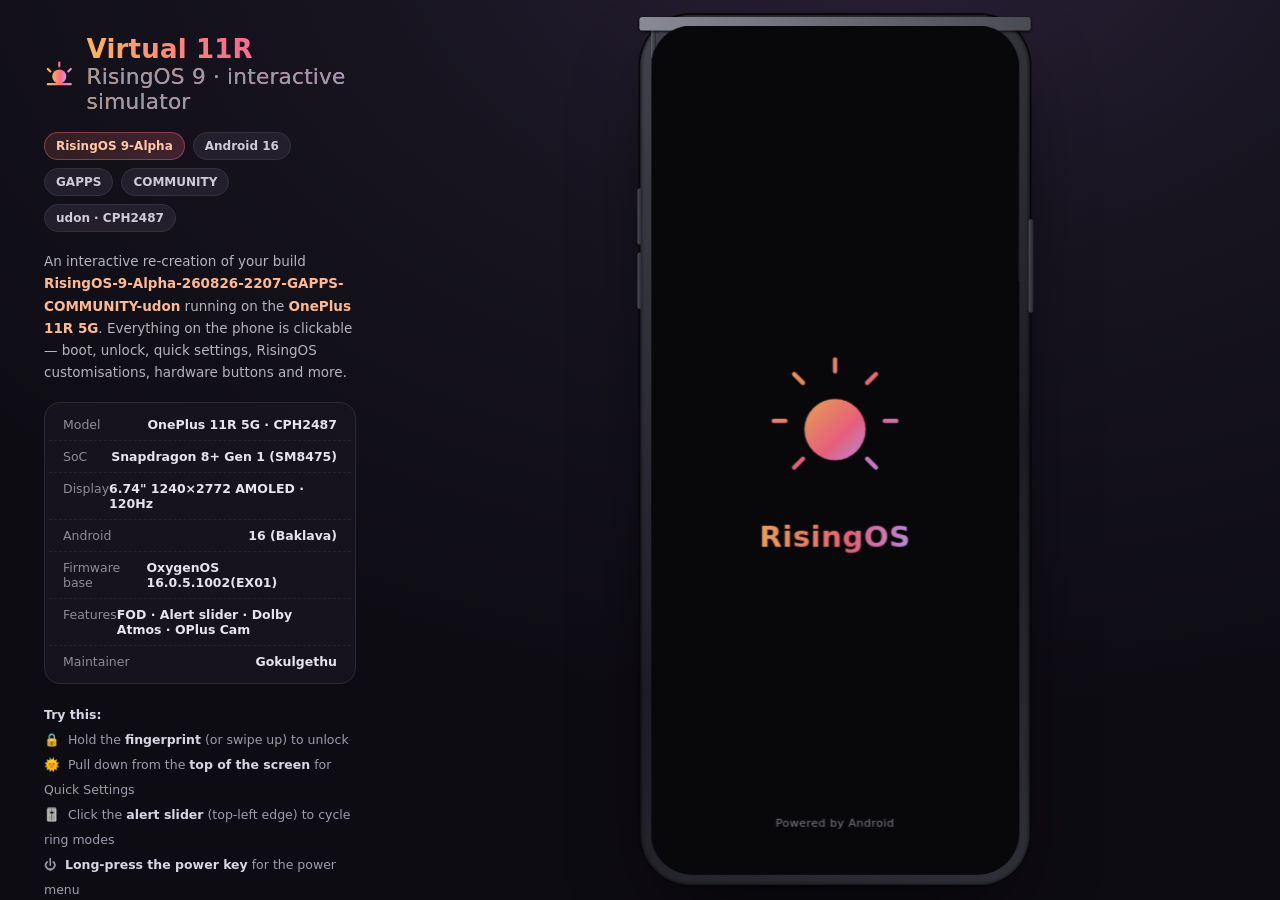
==== docs/index.html @ e4704fa5 "Add interactive Virtual OnePlus 11R (RisingOS 9 simulator) web preview Co-authored-by: arena-agent <" ====
<!DOCTYPE html>
<html lang="en">
<head>
<meta charset="UTF-8">
<meta name="viewport" content="width=device-width, initial-scale=1.0">
<title>Virtual OnePlus 11R · RisingOS 9 Alpha</title>
<link rel="icon" href='data:image/svg+xml,<svg xmlns="http://www.w3.org/2000/svg" viewBox="0 0 24 24"><circle cx="12" cy="14" r="6" fill="%23ff8a5c"/><path d="M2 20h20" stroke="%23ff6a88" stroke-width="2.5" stroke-linecap="round"/></svg>'>
<link rel="stylesheet" href="style.css">
</head>
<body>
<div class="desk">
  <!-- ======== side panel ======== -->
  <div class="panel">
    <div class="brand">
      <svg class="sun" viewBox="0 0 48 48"><defs><linearGradient id="sg" x1="0" y1="0" x2="1" y2="0"><stop offset="0" stop-color="#ffb35c"/><stop offset=".6" stop-color="#ff6a88"/><stop offset="1" stop-color="#c99bf1"/></linearGradient></defs><circle cx="24" cy="28" r="11" fill="url(#sg)"/><path d="M6 40h36M24 12v-6M10 20l-4-4M38 20l4-4" stroke="url(#sg)" stroke-width="3.4" stroke-linecap="round"/></svg>
      <h1>Virtual 11R<small>RisingOS 9 · interactive simulator</small></h1>
    </div>

    <div class="chips">
      <span class="chip hot">RisingOS 9-Alpha</span>
      <span class="chip">Android 16</span>
      <span class="chip">GAPPS</span>
      <span class="chip">COMMUNITY</span>
      <span class="chip">udon · CPH2487</span>
    </div>

    <div class="blurb">
      An interactive re-creation of your build <b>RisingOS-9-Alpha-260826-2207-GAPPS-COMMUNITY-udon</b>
      running on the <b>OnePlus 11R 5G</b>. Everything on the phone is clickable —
      boot, unlock, quick settings, RisingOS customisations, hardware buttons and more.
    </div>

    <div class="specs">
      <div><span>Model</span><span>OnePlus 11R 5G · CPH2487</span></div>
      <div><span>SoC</span><span>Snapdragon 8+ Gen 1 (SM8475)</span></div>
      <div><span>Display</span><span>6.74" 1240×2772 AMOLED · 120Hz</span></div>
      <div><span>Android</span><span>16 (Baklava)</span></div>
      <div><span>Firmware base</span><span>OxygenOS 16.0.5.1002(EX01)</span></div>
      <div><span>Features</span><span>FOD · Alert slider · Dolby Atmos · OPlus Cam</span></div>
      <div><span>Maintainer</span><span>Gokulgethu</span></div>
    </div>

    <div class="hints">
      <b>Try this:</b><br>
      🔒 &nbsp;Hold the <b>fingerprint</b> (or swipe up) to unlock<br>
      🌞 &nbsp;Pull down from the <b>top of the screen</b> for Quick Settings<br>
      🎚️ &nbsp;Click the <b>alert slider</b> (top-left edge) to cycle ring modes<br>
      ⏻ &nbsp;<b>Long-press the power key</b> for the power menu<br>
      ⬆️ &nbsp;Drag up from the <b>bottom bar</b> for the app drawer / to go home<br>
      🎨 &nbsp;Open <b>Customisations</b> — every option actually works<br>
      🥞 &nbsp;In <i>Settings → About phone</i>, tap <b>Android version</b> ×7
    </div>

    <div class="btnrow">
      <button class="tourbtn" id="tourBtn">✨ Take the feature tour</button>
    </div>

    <div class="disc">
      <b>Note:</b> this is a faithful <b>UI simulation</b> of the ROM, rebuilt from your device tree
      (<code style="background:#242030;border-radius:5px;padding:0 5px">rising_udon.mk</code>) and build metadata —
      not the OS image itself running. Device-specific ARM builds require real 11R hardware.
    </div>
  </div>

  <!-- ======== stage ======== -->
  <div class="stage">
    <div class="scaler" id="scaler">
      <div class="phone" id="phone">
        <div class="antenna"></div>

        <!-- hardware keys -->
        <div class="slider m-ring" id="slider" title="Alert slider"><div class="knob"></div></div>
        <button class="hwbtn vol vup" id="volUp" title="Volume up"></button>
        <button class="hwbtn vol vdn" id="volDn" title="Volume down"></button>
        <button class="hwbtn pwbtn" id="powerBtn" title="Power"></button>

        <div class="screen" id="screen" data-theme="dark">
          <div class="wallpaper"></div>

          <!-- home -->
          <div class="layer home" id="home">
            <div class="glance">
              <div>
                <div class="gd" id="glanceDate">Thu, Aug 27</div>
                <div class="gw">☀️ 33° Kallakurichi</div>
              </div>
            </div>
            <div class="grid" id="homeGrid"></div>
            <div class="hgrow"></div>
            <div class="searchpill" id="searchPill">
              <span class="g">G</span> Search your phone and more
              <span class="mic" id="pillIcons"></span>
            </div>
            <div class="dock" id="dock"></div>
          </div>

          <!-- drawer -->
          <div class="drawer" id="drawer">
            <div class="dsear">🔍 &nbsp;Search apps</div>
            <div class="dgrid" id="drawerGrid"></div>
          </div>

          <!-- app window -->
          <div class="layer appwin" id="appwin">
            <div class="apphead">
              <button class="back" id="appBack">←</button>
              <span id="appTitle">App</span>
            </div>
            <div class="appbody" id="appbody"></div>
          </div>

          <!-- options sheet -->
          <div class="sheetscrim" id="sheetscrim"></div>
          <div class="sheet" id="sheet"><h4 id="sheetTitle"></h4><div id="sheetOpts"></div></div>

          <!-- lock -->
          <div class="layer lock" id="lock">
            <svg class="lockpad" viewBox="0 0 24 24" fill="none" stroke="#fff" stroke-width="2"><rect x="5" y="10" width="14" height="10" rx="2.5"/><path d="M8 10V7a4 4 0 1 1 8 0v3"/></svg>
            <div class="lc" id="lockClock">
              <div class="lc-t" id="lcTime">2:32</div>
              <div class="lc-d" id="lcDate">Thu, Aug 27</div>
            </div>
            <div class="lockwx">☀️ 33° · Kallakurichi</div>
            <div class="notifs" id="lockNotifs"></div>
            <div class="fod" id="fod"></div>
            <div class="lockchip l" id="lockTorch"></div>
            <div class="lockchip r" id="lockCam"></div>
            <div class="lockhint">Swipe up or hold fingerprint to unlock</div>
          </div>

          <!-- quick settings -->
          <div class="qsscrim" id="qsscrim"></div>
          <div class="qs" id="qs">
            <div class="qshead">
              <div><div class="qt" id="qsTime">2:32</div><div class="qd" id="qsDate">Thu, Aug 27</div></div>
              <div class="qsicrow" id="qsIcons"></div>
            </div>
            <div class="media-card-wrap"><div class="mediac">
              <div class="art"></div>
              <div class="mt"><b>Sunrise Lofi — Rise Up Mix</b><span>Rising Tunes</span></div>
              <button id="mediaPlay"></button>
            </div></div>
            <div class="tiles" id="tiles"></div>
            <div class="brightrow">
              <span id="bsun"></span>
              <input type="range" id="bright" min="15" max="100" value="78">
            </div>
          </div>

          <!-- power menu -->
          <div class="pmscrim" id="pmscrim"></div>
          <div class="pm" id="pm"></div>

          <!-- volume -->
          <div class="volpanel" id="volpanel" style="opacity:0;pointer-events:none">
            <span id="volIco"></span>
            <div class="vtrack"><i id="vfill" style="height:55%"></i></div>
            <b id="vnum" style="font-size:11px">55</b>
          </div>

          <!-- boot / off / easter egg / overlays -->
          <div class="layer boot" id="boot">
            <svg class="sunanim" viewBox="0 0 100 100">
              <defs><linearGradient id="bsg" x1="0" y1="0" x2="1" y2="1"><stop offset="0" stop-color="#ffb35c"/><stop offset=".6" stop-color="#ff6a88"/><stop offset="1" stop-color="#c99bf1"/></linearGradient></defs>
              <g class="rays" stroke="url(#bsg)" stroke-width="3" stroke-linecap="round">
                <path d="M50 8v8M78 18l-6 6M92 50h-8M78 82l-6-6M22 18l6 6M8 50h8M22 82l6-6"/>
              </g>
              <circle class="sunrise" cx="50" cy="56" r="21" fill="url(#bsg)"/>
              <path d="M14 84h72" stroke="url(#bsg)" stroke-width="5" stroke-linecap="round"/>
            </svg>
            <div class="word">RisingOS</div>
            <div class="legal">Powered by Android</div>
          </div>

          <div class="layer off hidden" id="off">
            <div class="at" id="aodTime">2:32</div>
            <div class="ad" id="aodDate">Thu, Aug 27</div>
            <div class="hint">Press the power key to wake</div>
          </div>

          <div class="layer egg hidden" id="egg">
            <div class="sun"></div>
            <h2>Baklava</h2>
            <p>Android 16 · RisingOS 9-Alpha<br>Built with ❤️ by Gokulgethu for udon</p>
          </div>

          <div class="flash" id="flash"></div>
          <div class="toast" id="toast"></div>

          <!-- status bar + gesture -->
          <div class="statusbar" id="statusbar">
            <span id="sbTime">2:32</span>
            <span class="sb-right" id="sbRight"></span>
          </div>
          <div class="ghit" id="ghit"></div>
          <div class="gesture"><i></i></div>
          <div class="punch"></div>
        </div>
      </div>
    </div>
  </div>
</div>

<!-- feature tour -->
<div class="tourscrim hidden" id="tour">
  <div class="tourcard">
    <h3 id="tTitle"></h3>
    <p id="tText"></p>
    <div class="nav">
      <button class="tclose" id="tClose">Close</button>
      <div class="tdots" id="tDots"></div>
      <button class="tnext" id="tNext">Next →</button>
    </div>
  </div>
</div>

<script src="app.js"></script>
</body>
</html>
---- docs/style.css ----
/* ============================================================
   Virtual OnePlus 11R — RisingOS 9 Alpha interactive simulator
   ============================================================ */
:root{
  --accent:#ff8a5c;            /* sunrise */
  --accent-ink:#241206;
  --bg-d:#131315;
  --surf-d:#1b1b1f;
  --surf2-d:#26262c;
  --ink-d:#f2f0f4;
  --ink2-d:#b9b6bf;
  --bg-l:#f6f2fa;
  --surf-l:#ffffff;
  --surf2-l:#eee9f5;
  --ink-l:#1b1a1e;
  --ink2-l:#5c5964;
  --ok:#8fd0a4; --warn:#ffb55c; --bad:#ff8a80;
  --dur:.28s;
  --pw:400px; --ph:894px;
}

*{box-sizing:border-box;margin:0;padding:0;-webkit-tap-highlight-color:transparent}
html,body{height:100%}
body{
  font-family:"Segoe UI",system-ui,Roboto,"Helvetica Neue",Arial,sans-serif;
  background:radial-gradient(1200px 800px at 70% -10%,#2a2138 0%,#171420 45%,#0e0c13 100%);
  color:#e8e6ec;overflow:hidden;user-select:none;
}

/* ---------- desk layout ---------- */
.desk{display:flex;height:100vh;width:100vw}
.panel{
  width:390px;min-width:340px;padding:34px 34px 22px 44px;display:flex;flex-direction:column;gap:18px;overflow-y:auto;
  scrollbar-width:thin;
}
.brand{display:flex;align-items:center;gap:12px}
.brand .sun{width:42px;height:42px}
.brand h1{font-size:26px;font-weight:700;letter-spacing:.2px;background:linear-gradient(90deg,#ffb35c,#ff6a88 55%,#c99bf1);-webkit-background-clip:text;background-clip:text;color:transparent}
.brand small{display:block;color:#9c99a6;font-weight:500;-webkit-text-fill-color:#9c99a6;background:none}
.chips{display:flex;flex-wrap:wrap;gap:8px}
.chip{font-size:12px;font-weight:600;padding:6px 11px;border-radius:999px;background:#231f2c;border:1px solid #35303f;color:#cfcbd8}
.chip.hot{background:linear-gradient(90deg,#ff8a5c22,#ff6a8833);border-color:#ff6a8866;color:#ffc9a8}
.blurb{font-size:13.5px;line-height:1.65;color:#b6b3c0}
.blurb b{color:#ffb98e}
.specs{border:1px solid #2c2836;border-radius:16px;background:#181521cc;padding:6px 4px}
.specs div{display:flex;justify-content:space-between;padding:8px 14px;font-size:12.5px;border-bottom:1px dashed #262130}
.specs div:last-child{border-bottom:0}
.specs span:first-child{color:#8f8b9b}
.specs span:last-child{color:#e6e3ec;font-weight:600}
.hints{font-size:12.5px;color:#9f9bac;line-height:2}
.hints b{color:#d9d5e2;font-weight:600}
.hints code{background:#242030;border:1px solid #332d42;padding:1px 7px;border-radius:6px;font-size:11.5px}
.btnrow{display:flex;gap:10px;margin-top:2px}
button{font-family:inherit;cursor:pointer}
.tourbtn{
  border:none;border-radius:12px;padding:12px 18px;font-size:14px;font-weight:700;color:#241206;
  background:linear-gradient(90deg,#ffb35c,#ff6a88);box-shadow:0 8px 22px -8px #ff6a8899;transition:.2s;
}
.tourbtn:hover{transform:translateY(-2px);box-shadow:0 12px 26px -8px #ff6a88bb}
.disc{font-size:11px;color:#6f6b7c;line-height:1.6}
.disc b{color:#9894a5}

/* ---------- stage / phone hardware ---------- */
.stage{flex:1;display:flex;align-items:center;justify-content:center;position:relative}
.scaler{transform-origin:center center}
.phone{
  position:relative;width:var(--pw);height:var(--ph);
  background:linear-gradient(145deg,#43434b,#1c1c22 60%,#2f2f37);
  border-radius:52px;padding:11px;
  box-shadow:0 40px 90px -30px #000c,0 0 0 2px #0a0a0d,inset 0 0 4px #000;
}
.screen{
  position:absolute;inset:11px;border-radius:42px;overflow:hidden;background:#000;color:var(--ink-d);
  filter:brightness(var(--bright,1));
}
.phone .antenna{position:absolute;left:60px;right:60px;height:2px;background:#ffffff08;border-radius:2px;top:5px}

.hwbtn{position:absolute;border:none;background:linear-gradient(90deg,#4a4a52,#232329);}
.pwbtn{right:-3.5px;top:210px;width:5px;height:96px;border-radius:3px}
.pwbtn:active{transform:scaleX(.7)}
.vol{right:-3.5px;width:5px;border-radius:3px}
/* OnePlus puts volume LEFT, power RIGHT; slider LEFT top */
.vol{left:-3.5px;right:auto}
.vup{top:178px;height:58px}
.vdn{top:244px;height:58px}
.slider{left:-3.5px;top:96px;width:5px;height:52px;border-radius:3px;background:linear-gradient(90deg,#5a5a64,#2a2a30);cursor:pointer}
.slider .knob{position:absolute;left:-1px;right:-1px;height:14px;border-radius:3px;background:linear-gradient(90deg,#8a8a95,#4a4a52);box-shadow:0 1px 3px #000;transition:top .25s cubic-bezier(.3,1.6,.4,1)}
.slider.m-ring .knob{top:2px}.slider.m-vib .knob{top:19px}.slider.m-silent .knob{top:36px}

.punch{position:absolute;top:20px;left:50%;transform:translateX(-50%);width:15px;height:15px;border-radius:50%;
  background:radial-gradient(circle at 35% 35%,#16181c 0%,#000 62%);box-shadow:0 0 0 3px #00000055, inset 0 0 3px #0af3;z-index:60;pointer-events:none}

/* ---------- generic layers ---------- */
.layer{position:absolute;inset:0}
.hidden{display:none!important}
.wallpaper{position:absolute;inset:0;background:url("assets/wallpaper.jpg") center/cover no-repeat;transition:filter .4s}
.screen[data-theme="dark"] .wallpaper{filter:brightness(.72) saturate(1.05)}

.toast{
  position:absolute;left:50%;bottom:60px;transform:translateX(-50%) translateY(20px);z-index:90;
  background:#26262cee;backdrop-filter:blur(8px);color:#f2f0f4;border:1px solid #ffffff22;
  padding:10px 18px;border-radius:14px;font-size:13px;opacity:0;transition:.25s;pointer-events:none;max-width:84%;text-align:center;
}
.toast.show{opacity:1;transform:translateX(-50%) translateY(0)}
.flash{position:absolute;inset:0;background:#fff;z-index:95;opacity:0;pointer-events:none;transition:opacity .12s}
.flash.go{opacity:.95}

/* ---------- status bar ---------- */
.statusbar{
  position:absolute;top:0;left:0;right:0;height:46px;z-index:70;display:flex;align-items:center;justify-content:space-between;
  padding:14px 26px 0;font-size:14px;font-weight:600;cursor:grab;text-shadow:0 1px 2px #0006;
}
.statusbar .ic{display:inline-flex;width:18px;height:18px;vertical-align:-4px}
.sb-right{display:flex;align-items:center;gap:5px}
.batt{width:24px;height:13px;border:1.6px solid currentColor;border-radius:4px;position:relative;opacity:.95}
.batt::after{content:"";position:absolute;right:-4.5px;top:3px;width:2.5px;height:5px;background:currentColor;border-radius:0 2px 2px 0}
.batt i{position:absolute;inset:1.5px;background:currentColor;border-radius:1.5px;transform-origin:left;display:block}
.batt.saver i{background:#ff9d45}
.batt.saver{border-color:#ff9d45}.batt.saver::after{background:#ff9d45}
.batcircle{width:22px;height:22px;border-radius:50%;
  background:conic-gradient(var(--battcol,#fff) var(--lv,87%),#ffffff44 0);
  -webkit-mask:radial-gradient(circle,#0000 5.5px,#000 6px);mask:radial-gradient(circle,#0000 5.5px,#000 6px)}
.sb-alarm{font-size:11px}

/* ---------- gesture ---------- */
.gesture{position:absolute;bottom:0;left:0;right:0;height:30px;z-index:66;display:flex;align-items:flex-end;justify-content:center;padding-bottom:8px}
.gesture i{width:110px;height:4px;border-radius:3px;background:#fffc;box-shadow:0 1px 2px #0005}
.ghit{position:absolute;bottom:0;left:0;right:0;height:17px;z-index:65;cursor:grab}
.msg-l{align-self:flex-start;background:var(--surf2-d);padding:9px 14px;border-radius:16px 16px 16px 4px;max-width:75%;font-size:13.5px}
.screen[data-theme="light"] .msg-l{background:var(--surf2-l)}
.msg-r{align-self:flex-end;background:var(--accent);color:var(--accent-ink);padding:9px 14px;border-radius:16px 16px 4px 16px;max-width:75%;font-size:13.5px}
.msgbar{position:sticky;bottom:0;padding:10px 14px;display:flex;gap:8px;background:var(--bg-d)}
.screen[data-theme="light"] .msgbar{background:var(--bg-l)}
.msgin{flex:1;background:var(--surf2-d);border:none;border-radius:999px;padding:11px 16px;color:inherit;font-size:13.5px;outline:none}
.screen[data-theme="light"] .msgin{background:var(--surf2-l);box-shadow:0 1px 4px #0002}
.msgsnd{width:42px;height:42px;border:none;border-radius:50%;background:var(--accent);color:var(--accent-ink);display:flex;align-items:center;justify-content:center;cursor:pointer}
.msgsnd svg{width:18px;height:18px}

/* ---------- boot ---------- */
.boot{background:#09090c;z-index:80;display:flex;flex-direction:column;align-items:center;justify-content:center;gap:0}
.boot .sunanim{width:150px;height:150px;margin-bottom:26px}
.boot .word{font-size:30px;font-weight:700;letter-spacing:.5px;background:linear-gradient(90deg,#ffb35c,#ff6a88 60%,#c99bf1);-webkit-background-clip:text;color:transparent;animation:bpulse 1.6s ease-in-out infinite}
.boot .legal{position:absolute;bottom:46px;font-size:11.5px;color:#8b8894;letter-spacing:.4px}
@keyframes bpulse{50%{opacity:.65}}
.sunrise{animation:sunrise 2.2s ease-out}
@keyframes sunrise{from{transform:translateY(38px);opacity:0}}
.rays{transform-origin:center;animation:rays 7s linear infinite}
@keyframes rays{to{transform:rotate(360deg)}}

/* ---------- lock ---------- */
.lock{z-index:40;display:flex;flex-direction:column;align-items:center;background:linear-gradient(#0003,#0002 40%,#0005);
  transition:transform .5s cubic-bezier(.7,0,.2,1),opacity .45s}
.lock.away{transform:translateY(-110%);opacity:.4;pointer-events:none}
.lockpad{margin-top:34px;width:15px;height:15px;opacity:.85}
.lc{margin-top:2px;text-align:center;text-shadow:0 2px 14px #0009}
.lc .lc-t{font-size:74px;font-weight:650;letter-spacing:-1px;line-height:1.05}
.lc .lc-d{font-size:15px;color:#fff;opacity:.95;font-weight:500;margin-top:2px}
.lc-alt .lc-t{font-family:ui-monospace,monospace;font-size:64px;font-weight:400;color:#ff7a6e}
.lc-min .lc-t{font-size:46px;font-weight:300;letter-spacing:3px}
.lockwx{margin-top:10px;font-size:12.5px;background:#0006;backdrop-filter:blur(6px);padding:6px 13px;border-radius:999px;border:1px solid #ffffff22}
.notifs{margin-top:16px;width:86%;display:flex;flex-direction:column;gap:9px}
.notif{background:#17171bd9;backdrop-filter:blur(10px);border:1px solid #ffffff14;border-radius:16px;padding:10px 13px;display:flex;gap:10px;align-items:center;font-size:12px}
.notif .ni{width:30px;height:30px;border-radius:9px;display:flex;align-items:center;justify-content:center;flex:none}
.notif b{display:block;font-size:12.5px}
.notif p{opacity:.75;font-size:11.5px;white-space:nowrap;overflow:hidden;text-overflow:ellipsis;max-width:230px}
.dndnote{margin-top:14px;font-size:12px;background:#0008;padding:6px 12px;border-radius:999px}
.fod{position:absolute;left:50%;transform:translateX(-50%);top:77.6%;width:64px;height:64px;border-radius:50%;
  border:1.5px solid #ffffff55;background:#ffffff10;backdrop-filter:blur(2px);display:flex;align-items:center;justify-content:center;transition:.2s;cursor:pointer}
.fod svg{width:38px;height:38px;opacity:.9}
.fod.hold{background:#ffffff30;box-shadow:0 0 44px 6px #ff8a5c66,0 0 14px 2px #fff5;border-color:#fff}
.fod:active{transform:translateX(-50%) scale(1.08)}
.lockhint{position:absolute;bottom:44px;font-size:11.5px;color:#fff;opacity:.75;letter-spacing:.3px;animation:hintfloat 2.4s ease-in-out infinite}
@keyframes hintfloat{50%{transform:translateY(-5px);opacity:1}}
.lockchip{position:absolute;bottom:34px;width:42px;height:42px;border-radius:50%;background:#0007;border:1px solid #ffffff2a;display:flex;align-items:center;justify-content:center;color:#fff;cursor:pointer;transition:.2s}
.lockchip:active{transform:scale(1.12);background:#ffffff22}
.lockchip.l{left:44px}.lockchip.r{right:44px}
.lockchip svg{width:20px;height:20px}

/* ---------- home / launcher ---------- */
.home{z-index:10;display:flex;flex-direction:column;padding:54px 22px 40px}
.glance{margin:6px 6px 18px;display:flex;align-items:center;gap:12px;text-shadow:0 1px 8px #000a}
.glance .gd{font-size:13.5px;font-weight:600}
.glance .gw{font-size:13px;opacity:.9}
.grid{display:grid;grid-template-columns:repeat(4,1fr);gap:16px 8px;padding:0 4px}
.appbtn{display:flex;flex-direction:column;align-items:center;gap:6px;background:none;border:none;color:#fff;cursor:pointer;transition:transform .15s}
.appbtn:active{transform:scale(.88)}
.appbtn small{font-size:11px;font-weight:500;text-shadow:0 1px 4px #000b;white-space:nowrap}
.appicon{width:52px;height:52px;border-radius:16px;display:flex;align-items:center;justify-content:center;box-shadow:0 4px 10px -3px #0008;position:relative}
.appicon svg{width:26px;height:26px}
.hgrow{flex:1}
.searchpill{margin:0 6px;height:44px;border-radius:999px;background:#f2eef7e6;backdrop-filter:blur(8px);display:flex;align-items:center;gap:10px;padding:0 16px;color:#454148;font-size:13.5px;box-shadow:0 4px 14px -4px #0006;cursor:pointer}
.screen[data-theme="dark"] .searchpill{background:#201d27d9;color:#d6d2de}
.searchpill .g{font-weight:700;font-size:16px;background:linear-gradient(90deg,#4285f4,#ea4335,#fbbc05,#34a853);-webkit-background-clip:text;color:transparent}
.searchpill .mic{margin-left:auto;display:flex;gap:12px;opacity:.75}
.dock{margin-top:14px;display:flex;justify-content:space-around;padding:10px 8px 4px;border-radius:26px;background:#ffffff26;backdrop-filter:blur(10px)}
.screen[data-theme="dark"] .dock{background:#0000003a}

/* drawer */
.drawer{position:absolute;inset:0;z-index:26;background:#101014e8;backdrop-filter:blur(14px);border-radius:34px 34px 0 0;
  transform:translateY(102%);transition:transform .38s cubic-bezier(.6,0,.25,1);display:flex;flex-direction:column;padding:20px 20px 40px}
.drawer.open{transform:translateY(0)}
.drawer .dsear{margin:2px 8px 14px;height:42px;border-radius:999px;background:#2a2933;display:flex;align-items:center;gap:10px;padding:0 15px;color:#bdb9c8;font-size:13px}
.drawer .dgrid{flex:1;overflow-y:auto;display:grid;grid-template-columns:repeat(4,1fr);gap:20px 8px;align-content:start;padding:6px 4px;scrollbar-width:none}
.drawer .dgrid::-webkit-scrollbar{display:none}
.drawer .appbtn small{font-size:11px;color:#e9e6ef}

/* ---------- app window ---------- */
.appwin{z-index:30;transform:translateY(3%);opacity:0;pointer-events:none;transition:.25s;display:flex;flex-direction:column;
  background:var(--bg-d);color:var(--ink-d)}
.screen[data-theme="light"] .appwin{background:var(--bg-l);color:var(--ink-l)}
.appwin.open{transform:none;opacity:1;pointer-events:auto}
.apphead{display:flex;align-items:center;gap:12px;padding:56px 18px 12px;font-size:18px;font-weight:650}
.apphead .back{width:34px;height:34px;border-radius:50%;display:flex;align-items:center;justify-content:center;background:none;border:none;color:inherit}
.apphead .back:active{background:#88888830}
.appbody{flex:1;overflow-y:auto;overscroll-behavior:contain;scrollbar-width:none;padding-bottom:24px}
.appbody::-webkit-scrollbar{display:none}

/* ---------- settings UI ---------- */
.scard{margin:10px 14px;border-radius:20px;background:var(--surf-d);overflow:hidden}
.screen[data-theme="light"] .scard{background:var(--surf-l);box-shadow:0 2px 10px -6px #0003}
.sect{margin:20px 24px 2px;font-size:12px;font-weight:700;letter-spacing:.6px;text-transform:uppercase;color:var(--accent)}
.srow{display:flex;align-items:center;gap:14px;padding:13px 16px;cursor:pointer;transition:background .15s}
.srow:active{background:#88888822}
.srow + .srow{border-top:1px solid #88888818}
.sic{width:36px;height:36px;border-radius:12px;background:var(--surf2-d);display:flex;align-items:center;justify-content:center;flex:none}
.screen[data-theme="light"] .sic{background:var(--surf2-l)}
.sic svg{width:19px;height:19px}
.stx{flex:1;min-width:0}
.stx b{display:block;font-size:14px;font-weight:600}
.stx span{font-size:12px;color:var(--accent);font-weight:600}
.screen[data-theme="dark"] .stx span{color:var(--accent)}
.stx p{font-size:12px;color:#8f8c99;margin-top:1px;white-space:nowrap;overflow:hidden;text-overflow:ellipsis}
.sval{font-size:12.5px;color:#8f8c99}
.schev{color:#8f8c99}
.sear{margin:8px 16px 4px;height:42px;border-radius:999px;background:var(--surf-d);display:flex;align-items:center;gap:10px;padding:0 16px;color:#8f8c99;font-size:13.5px}
.screen[data-theme="light"] .sear{background:var(--surf-l);box-shadow:0 2px 8px -5px #0004}
.tgl{width:44px;height:26px;border-radius:999px;background:#7772;position:relative;transition:.2s;flex:none;border:none}
.tgl::after{content:"";position:absolute;top:3px;left:3px;width:20px;height:20px;border-radius:50%;background:#fff;transition:.2s;box-shadow:0 1px 3px #0006}
.tgl.on{background:var(--accent)}
.tgl.on::after{left:21px}
.seg{display:flex;background:var(--surf2-d);border-radius:12px;padding:3px;gap:3px}
.screen[data-theme="light"] .seg{background:var(--surf2-l)}
.seg button{border:none;background:none;color:inherit;font-size:11.5px;font-weight:600;padding:6px 11px;border-radius:9px}
.seg button.on{background:var(--accent);color:var(--accent-ink)}
.sws{display:flex;gap:10px;padding:4px 2px}
.sw{width:30px;height:30px;border-radius:50%;border:2px solid #0000;cursor:pointer;transition:.15s}
.sw.on{border-color:#fff;transform:scale(1.12);box-shadow:0 0 10px -2px var(--acc)}
.pad16{padding:14px 16px}
.subnote{padding:16px 22px;font-size:12.5px;line-height:1.7;color:#8f8c99}
.subnote b{color:inherit}
.bigabout{text-align:center;padding:22px 16px 8px}
.bigabout .rsun{width:74px;height:74px;margin:0 auto 10px;border-radius:22px;display:flex;align-items:center;justify-content:center;
  background:linear-gradient(140deg,#ff8a5c33,#ff6a8833);border:1px solid #ff6a8844}
.bigabout h2{font-size:19px}
.bigabout p{font-size:12.5px;color:#8f8c99;margin-top:3px}

/* options sheet */
.sheetscrim{position:absolute;inset:0;z-index:46;background:#0008;opacity:0;pointer-events:none;transition:.25s}
.sheetscrim.open{opacity:1;pointer-events:auto}
.sheet{position:absolute;left:0;right:0;bottom:0;z-index:47;background:var(--surf-d);border-radius:26px 26px 0 0;padding:14px 8px 34px;
  transform:translateY(105%);transition:transform .3s cubic-bezier(.5,0,.2,1)}
.screen[data-theme="light"] .sheet{background:var(--surf-l)}
.sheet.open{transform:none}
.sheet h4{padding:6px 18px 10px;font-size:15px}
.sopt{display:flex;align-items:center;justify-content:space-between;padding:13px 20px;font-size:14px;cursor:pointer;border-radius:14px}
.sopt:active{background:#88888825}
.sopt .rd{width:19px;height:19px;border-radius:50%;border:2px solid #8f8c99;position:relative}
.sopt.on .rd{border-color:var(--accent)}
.sopt.on .rd::after{content:"";position:absolute;inset:3px;border-radius:50%;background:var(--accent)}

/* ---------- quick settings ---------- */
.qsscrim{position:absolute;inset:0;z-index:44;background:#0009;opacity:0;pointer-events:none;transition:.3s}
.qsscrim.open{opacity:1;pointer-events:auto}
.qs{position:absolute;top:0;left:0;right:0;z-index:45;background:#17171ce8;backdrop-filter:blur(18px);border-radius:0 0 30px 30px;
  padding:50px 18px 26px;transform:translateY(-104%);transition:transform .34s cubic-bezier(.5,0,.2,1)}
.qs.open{transform:none}
.screen[data-theme="light"] .qs{background:#efeaf6f2;color:var(--ink-l)}
.qshead{display:flex;align-items:center;justify-content:space-between;margin-bottom:12px}
.qshead .qt{font-size:22px;font-weight:650}
.qshead .qd{font-size:11.5px;opacity:.7}
.qsicrow{display:flex;gap:4px}
.qsicrow button{background:none;border:none;color:inherit;width:34px;height:34px;border-radius:50%;display:flex;align-items:center;justify-content:center}
.qsicrow button:active{background:#88888830}
.qsicrow svg{width:19px;height:19px}
.tiles{display:grid;grid-template-columns:repeat(2,1fr);gap:10px}
.tile{border:none;display:flex;align-items:center;gap:10px;background:#2a2a31;color:#cfcbd8;border-radius:20px;padding:12px 13px;text-align:left;transition:.2s;min-height:56px}
.tile .ti{width:34px;height:34px;border-radius:50%;background:#ffffff14;display:flex;align-items:center;justify-content:center;flex:none}
.tile .ti svg{width:18px;height:18px}
.tile b{font-size:12.5px;display:block}
.tile span{font-size:10.5px;opacity:.65;display:block}
.tile.on{background:var(--accent);color:var(--accent-ink)}
.tile.on .ti{background:#00000022}
.tile:active{transform:scale(.96)}
.qs.classic .tiles{grid-template-columns:repeat(4,1fr)}
.qs.classic .tile{flex-direction:column;gap:6px;padding:10px 4px;border-radius:16px;min-height:0;align-items:center}
.qs.classic .tile span{display:none}
.qs.classic .tile b{font-size:10px;font-weight:600;text-align:center}
.brightrow{margin-top:14px;display:flex;align-items:center;gap:12px}
.brightrow svg{width:18px;height:18px;flex:none;opacity:.8}
input[type=range]{-webkit-appearance:none;appearance:none;flex:1;height:26px;background:none;cursor:pointer}
input[type=range]::-webkit-slider-runnable-track{height:12px;border-radius:8px;background:linear-gradient(90deg,var(--accent) var(--v,80%),#ffffff2e var(--v,80%))}
input[type=range]::-webkit-slider-thumb{-webkit-appearance:none;width:4px;height:22px;border-radius:4px;background:#fff;margin-top:-5px}
input[type=range]::-moz-range-track{height:12px;border-radius:8px;background:#ffffff2e}
input[type=range]::-moz-range-progress{height:12px;border-radius:8px;background:var(--accent)}
input[type=range]::-moz-range-thumb{width:4px;height:22px;border:none;border-radius:4px;background:#fff}
.mediac{margin-top:12px;background:#2a2a31;border-radius:18px;padding:11px 13px;display:flex;align-items:center;gap:12px}
.screen[data-theme="light"] .mediac{background:#fff;box-shadow:0 2px 8px -5px #0004}
.mediac .art{width:40px;height:40px;border-radius:10px;background:conic-gradient(#ff8a5c,#ff6a88,#c99bf1,#ff8a5c);flex:none}
.mediac .mt{flex:1;min-width:0}
.mediac .mt b{font-size:12.5px;display:block;white-space:nowrap;overflow:hidden;text-overflow:ellipsis}
.mediac .mt span{font-size:11px;opacity:.65}
.mediac button{background:none;border:none;color:inherit;width:34px;height:34px}
.mediac svg{width:20px;height:20px}

/* ---------- power menu ---------- */
.pmscrim{position:absolute;inset:0;z-index:52;background:#000a;backdrop-filter:blur(6px);opacity:0;pointer-events:none;transition:.25s}
.pmscrim.open{opacity:1;pointer-events:auto}
.pm{position:absolute;z-index:53;transition:.25s;transform:scale(.92);opacity:0;pointer-events:none}
.pm.open{transform:none;opacity:1;pointer-events:auto}
.pm-rising{left:50%;top:50%;transform:translate(-50%,-50%) scale(.92);width:78%;background:#1c1c22f2;border:1px solid #ffffff16;border-radius:26px;padding:20px 16px;display:flex;flex-direction:column;gap:9px}
.pm-rising.open{transform:translate(-50%,-50%)}
.pm-rising h3{font-size:13px;color:#9d99a8;font-weight:600;padding:0 6px 4px}
.pmb{display:flex;align-items:center;gap:13px;border:none;border-radius:16px;padding:13px 15px;font-size:14.5px;font-weight:600;color:#f2f0f4;background:#2b2b33;transition:.15s}
.pmb:active{transform:scale(.97)}
.pmb svg{width:20px;height:20px}
.pmb.hot{background:linear-gradient(90deg,#ff8a5c,#ff6a88);color:#241206}
.pm-a12{right:14px;top:50%;transform:translateY(-50%) scale(.95);display:flex;flex-direction:column;gap:10px}
.pm-a12.open{transform:translateY(-50%)}
.pm-a12 .pmb{border-radius:999px;padding:14px 18px;background:#2b2b33f5;font-size:13.5px}
.pm-classic{left:50%;top:44%;transform:translate(-50%,-50%) scale(.95);width:64%;background:#1c1c22f5;border-radius:18px;padding:8px 0;border:1px solid #ffffff14}
.pm-classic.open{transform:translate(-50%,-50%)}
.pm-classic .pmb{border-radius:0;background:none;font-size:14px;padding:14px 20px}
.pm-classic .pmb:active{background:#ffffff12;transform:none}

/* ---------- volume panel ---------- */
.volpanel{position:absolute;left:8px;top:50%;transform:translateY(-50%);z-index:55;background:#1e1e24f0;border:1px solid #ffffff16;border-radius:999px;
  width:52px;height:230px;display:flex;flex-direction:column;align-items:center;padding:14px 0;gap:8px;transition:.2s}
.vtrack{flex:1;width:10px;border-radius:6px;background:#ffffff1c;position:relative;overflow:hidden}
.vtrack i{position:absolute;bottom:0;left:0;right:0;background:var(--accent);border-radius:6px}
.volpanel svg{width:18px;height:18px}

/* ---------- easter egg / off / tour ---------- */
.egg{z-index:96;background:radial-gradient(500px 400px at 50% 78%,#3b1730 0%,#0c0910 70%);display:flex;flex-direction:column;align-items:center;justify-content:flex-end;padding-bottom:120px;cursor:pointer}
.egg .sun{width:190px;height:190px;border-radius:50%;background:radial-gradient(circle at 42% 38%,#ffd9ae,#ff8a5c 55%,#ff6a88);box-shadow:0 0 90px 18px #ff8a5c66;animation:eggsun 2.4s cubic-bezier(.3,1.3,.4,1)}
@keyframes eggsun{from{transform:translateY(280px) scale(.6)}}
.egg h2{margin-top:26px;font-size:26px;background:linear-gradient(90deg,#ffb35c,#ff6a88);-webkit-background-clip:text;color:transparent}
.egg p{margin-top:6px;font-size:13px;color:#b9b5c2}
.off{z-index:78;background:#000;display:flex;flex-direction:column;align-items:center;padding-top:150px;color:#5c5a64}
.off .at{font-size:52px;font-weight:300}
.off .ad{font-size:13px;margin-top:4px}
.off .hint{position:absolute;bottom:60px;font-size:11px;color:#39373f}
.tourscrim{position:fixed;inset:0;z-index:200;background:#0b0910d9;backdrop-filter:blur(6px);display:flex;align-items:center;justify-content:center}
.tourcard{width:min(420px,90vw);background:#201c2b;border:1px solid #3a3348;border-radius:22px;padding:26px;box-shadow:0 30px 80px -20px #000}
.tourcard h3{font-size:19px;margin-bottom:10px;background:linear-gradient(90deg,#ffb35c,#ff6a88);-webkit-background-clip:text;color:transparent}
.tourcard p{font-size:13.5px;line-height:1.75;color:#c9c5d4;min-height:96px}
.tourcard .nav{display:flex;justify-content:space-between;margin-top:16px;align-items:center}
.tourcard .nav button{border:none;border-radius:10px;padding:9px 16px;font-weight:700;font-size:13px}
.tnext{background:linear-gradient(90deg,#ffb35c,#ff6a88);color:#241206}
.tclose{background:#2c2738;color:#cfcbd8}
.tdots{display:flex;gap:5px}
.tdots i{width:6px;height:6px;border-radius:50%;background:#4a4457}
.tdots i.on{background:#ff8a5c}

/* mock apps */
.viewfinder{position:absolute;inset:0;background:
  radial-gradient(420px 300px at 70% 20%,#3d3355 0%,transparent 60%),
  radial-gradient(500px 420px at 30% 85%,#4a2a3a 0%,transparent 55%),
  linear-gradient(#191521,#0d0b12);}
.vf-grid{position:absolute;inset:0;background:linear-gradient(#ffffff0d 1px,#0000 1px) 0 0/100% 33.4%,linear-gradient(90deg,#ffffff0d 1px,#0000 1px) 0 0/33.4% 100%}
.vf-top{position:absolute;top:60px;left:0;right:0;display:flex;justify-content:center;gap:8px}
.vf-top span{font-size:10.5px;font-weight:700;background:#0008;padding:5px 10px;border-radius:999px;border:1px solid #ffffff26}
.vf-modes{position:absolute;bottom:112px;left:0;right:0;display:flex;justify-content:center;gap:22px;font-size:12px;font-weight:600;color:#ffffffb0}
.vf-modes b{color:#ffd786}
.shutter{position:absolute;bottom:44px;left:50%;transform:translateX(-50%);width:66px;height:66px;border-radius:50%;border:4.5px solid #fff;background:#fff2;cursor:pointer;transition:.15s}
.shutter:active{transform:translateX(-50%) scale(.9);background:#fff}
.vf-thumb{position:absolute;bottom:52px;left:38px;width:46px;height:46px;border-radius:12px;background:url("assets/wallpaper.jpg") center/cover;border:2px solid #fff8}
.vf-cam{position:absolute;bottom:60px;right:38px;width:40px;height:40px;color:#fff;background:#0006;border-radius:50%;border:1px solid #fff3;display:flex;align-items:center;justify-content:center}
.listrow{display:flex;gap:13px;align-items:center;padding:12px 18px;cursor:pointer}
.listrow:active{background:#88888815}
.lavatar{width:44px;height:44px;border-radius:50%;flex:none;display:flex;align-items:center;justify-content:center;font-weight:700;color:#fff}
.ltx{flex:1;min-width:0}
.ltx b{font-size:14px;display:flex;justify-content:space-between}
.ltx b span{font-size:11px;color:#8f8c99;font-weight:500}
.ltx p{font-size:12.5px;color:#8f8c99;white-space:nowrap;overflow:hidden;text-overflow:ellipsis;margin-top:2px}
.photogrid{display:grid;grid-template-columns:repeat(3,1fr);gap:2px;padding:2px}
.photogrid div{aspect-ratio:1;border-radius:4px}
.dialout{font-size:32px;font-weight:500;text-align:center;padding:26px 0 10px;min-height:80px;letter-spacing:1px}
.dialpad{display:grid;grid-template-columns:repeat(3,1fr);gap:6px;padding:6px 30px 0;text-align:center}
.dialpad button{border:none;background:none;color:inherit;font-size:26px;font-weight:500;padding:11px 0;border-radius:16px}
.dialpad button:active{background:#88888820}
.dialpad small{display:block;font-size:10px;letter-spacing:2px;color:#8f8c99}
.callrow{display:flex;justify-content:center;padding:18px}
.callbtn{width:62px;height:62px;border-radius:50%;background:#38c172;border:none;display:flex;align-items:center;justify-content:center;color:#062}
.callbtn svg{width:26px;height:26px}
.webnote{padding:12px 18px;font-size:12.5px;color:#8f8c99;line-height:1.6}
.quickt{display:grid;grid-template-columns:repeat(4,1fr);gap:8px;padding:8px 18px}
.quickt div{background:var(--surf-d);border-radius:14px;aspect-ratio:1;display:flex;flex-direction:column;align-items:center;justify-content:center;gap:6px;font-size:10px;color:#b9b6bf;cursor:pointer}
.screen[data-theme="light"] .quickt div{background:var(--surf2-l);color:#5c5964}
.bigclock{font-size:64px;font-weight:300;text-align:center;padding:36px 0 6px}
.bigdate{text-align:center;color:#8f8c99;font-size:13.5px;padding-bottom:20px}
.alarmcard{margin:10px 16px;background:var(--surf-d);border-radius:18px;padding:15px 18px;display:flex;align-items:center;justify-content:space-between}
.screen[data-theme="light"] .alarmcard{background:var(--surf-l)}
.alarmcard b{font-size:22px}
.alarmcard p{font-size:11.5px;color:#8f8c99;margin-top:2px}
.fileico{width:38px;height:38px;border-radius:11px;background:#8ab4f833;color:#8ab4f8;display:flex;align-items:center;justify-content:center}
.ytc{padding:18px 14px 20px;display:flex;gap:16px;border-top:1px solid #80808012}
.ytthumb{width:128px;height:76px;border-radius:12px;flex:none;position:relative}
.ytthumb span{position:absolute;bottom:4px;right:5px;font-size:9.5px;background:#000c;padding:1px 5px;border-radius:4px}

@media (max-width:900px){
  .desk{flex-direction:column;overflow-y:auto}
  .panel{width:100%;min-width:0;padding:22px 20px 4px}
  .stage{padding:12px 0 30px}
  body{overflow:auto}
}
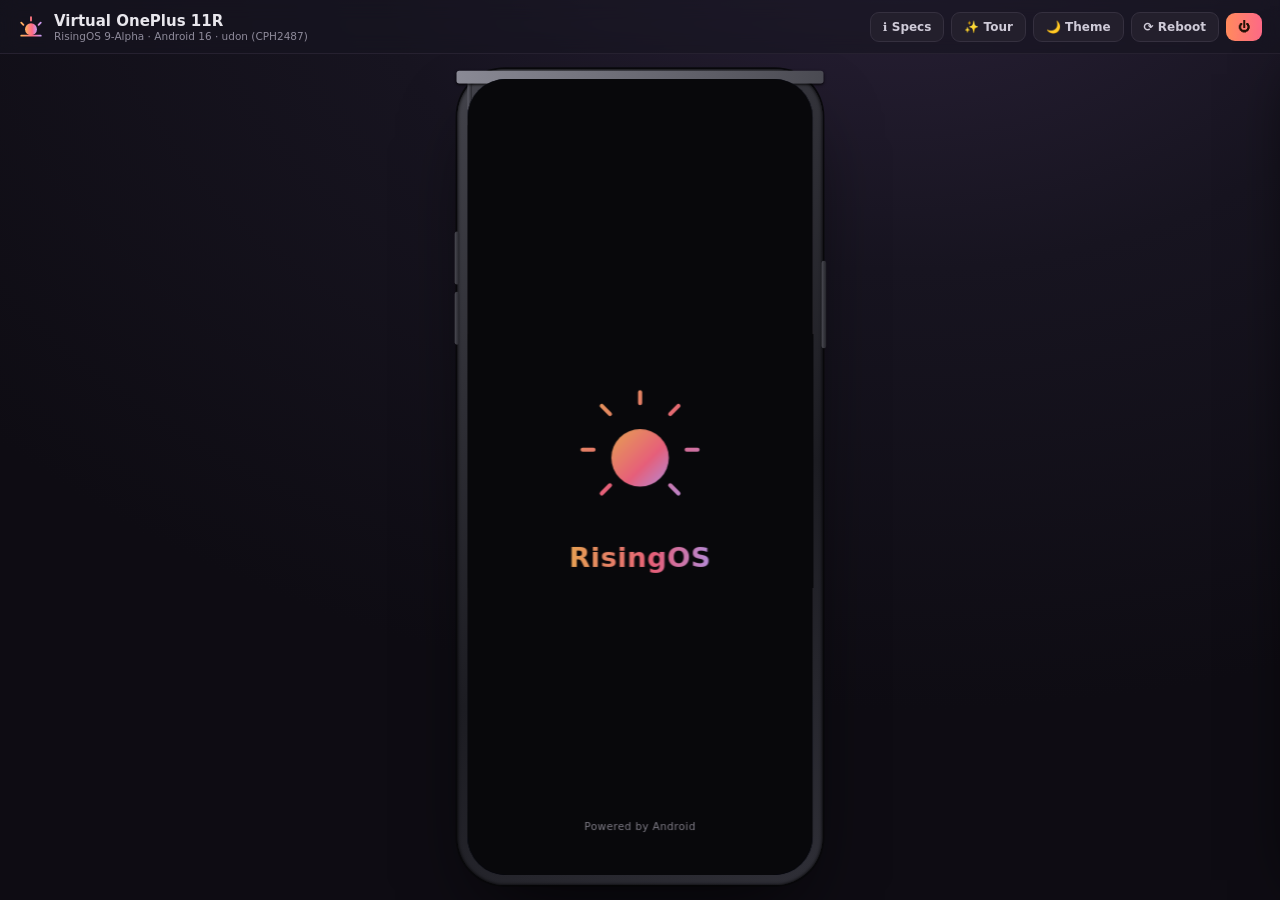
==== commit 225a30a4: "AI-Studio style layout: toolbar + centered device + collapsible specs drawer Co-authored-by: arena-a" ====
--- a/docs/index.html
+++ b/docs/index.html
@@ -9,8 +9,25 @@
 </head>
 <body>
 <div class="desk">
-  <!-- ======== side panel ======== -->
-  <div class="panel">
+  <!-- ======== top toolbar (AI-Studio style) ======== -->
+  <div class="topbar">
+    <div class="tb-brand">
+      <svg class="sun" viewBox="0 0 48 48"><defs><linearGradient id="sg2" x1="0" y1="0" x2="1" y2="0"><stop offset="0" stop-color="#ffb35c"/><stop offset=".6" stop-color="#ff6a88"/><stop offset="1" stop-color="#c99bf1"/></linearGradient></defs><circle cx="24" cy="28" r="11" fill="url(#sg2)"/><path d="M6 40h36M24 12v-6M10 20l-4-4M38 20l4-4" stroke="url(#sg2)" stroke-width="3.4" stroke-linecap="round"/></svg>
+      <div>Virtual OnePlus 11R<span class="tb-sub">RisingOS 9-Alpha · Android 16 · udon (CPH2487)</span></div>
+    </div>
+    <div class="tb-actions">
+      <button id="tbInfo" title="Specs &amp; help">ℹ️ Specs</button>
+      <button id="tbTour" title="Feature tour">✨ Tour</button>
+      <button id="tbTheme" title="Toggle theme">🌙 Theme</button>
+      <button id="tbReboot" title="Reboot device">⟳ Reboot</button>
+      <button id="tbPower" title="Power menu" class="hot">⏻</button>
+    </div>
+  </div>
+
+  <div class="workwrap">
+  <!-- ======== side panel (collapsed drawer) ======== -->
+  <div class="panel" id="specPanel">
+    <button class="panelclose" id="panelClose">✕</button>
     <div class="brand">
       <svg class="sun" viewBox="0 0 48 48"><defs><linearGradient id="sg" x1="0" y1="0" x2="1" y2="0"><stop offset="0" stop-color="#ffb35c"/><stop offset=".6" stop-color="#ff6a88"/><stop offset="1" stop-color="#c99bf1"/></linearGradient></defs><circle cx="24" cy="28" r="11" fill="url(#sg)"/><path d="M6 40h36M24 12v-6M10 20l-4-4M38 20l4-4" stroke="url(#sg)" stroke-width="3.4" stroke-linecap="round"/></svg>
       <h1>Virtual 11R<small>RisingOS 9 · interactive simulator</small></h1>
@@ -199,6 +216,7 @@
       </div>
     </div>
   </div>
+  </div><!-- /workwrap -->
 </div>
 
 <!-- feature tour -->
--- a/docs/style.css
+++ b/docs/style.css
@@ -27,12 +27,31 @@
   color:#e8e6ec;overflow:hidden;user-select:none;
 }
 
-/* ---------- desk layout ---------- */
-.desk{display:flex;height:100vh;width:100vw}
+/* ---------- desk layout (AI-Studio style: slim toolbar + centered device) ---------- */
+.desk{display:flex;flex-direction:column;height:100vh;width:100vw}
+.workwrap{flex:1;display:flex;min-height:0;position:relative}
+.topbar{
+  flex:none;height:54px;display:flex;align-items:center;justify-content:space-between;gap:10px;
+  padding:0 18px;border-bottom:1px solid #262130;background:#17142099;backdrop-filter:blur(10px);z-index:120;
+}
+.tb-brand{display:flex;align-items:center;gap:10px;font-weight:700;font-size:15px;min-width:0;white-space:nowrap;overflow:hidden;flex-direction:row}
+.tb-brand .sun{width:26px;height:26px;flex:none}
+.tb-brand .tb-sub{font-size:10.5px;font-weight:500;color:#8f8b9b;display:block}
+.tb-actions{display:flex;align-items:center;gap:7px}
+.tb-actions button{
+  border:1px solid #35303f;background:#231f2c;color:#cfcbd8;border-radius:9px;
+  padding:7px 12px;font-size:12px;font-weight:600;transition:.15s;white-space:nowrap;
+}
+.tb-actions button:hover{background:#2d2837;border-color:#453e52}
+.tb-actions button.hot{background:linear-gradient(90deg,#ff8a5c,#ff6a88);color:#241206;border:none}
 .panel{
-  width:390px;min-width:340px;padding:34px 34px 22px 44px;display:flex;flex-direction:column;gap:18px;overflow-y:auto;
-  scrollbar-width:thin;
-}
+  position:fixed;top:54px;right:0;bottom:0;width:min(390px,94vw);z-index:150;
+  padding:26px 22px 20px;display:flex;flex-direction:column;gap:14px;overflow-y:auto;scrollbar-width:thin;
+  background:#14111bf4;backdrop-filter:blur(14px);border-left:1px solid #2c2836;
+  transform:translateX(105%);transition:transform .3s cubic-bezier(.5,0,.2,1);box-shadow:-20px 0 60px -20px #000c;
+}
+.panel.open{transform:none}
+.panelclose{position:absolute;top:12px;right:14px;width:32px;height:32px;border-radius:50%;border:1px solid #35303f;background:#231f2c;color:#cfcbd8;font-size:14px;display:flex;align-items:center;justify-content:center}
 .brand{display:flex;align-items:center;gap:12px}
 .brand .sun{width:42px;height:42px}
 .brand h1{font-size:26px;font-weight:700;letter-spacing:.2px;background:linear-gradient(90deg,#ffb35c,#ff6a88 55%,#c99bf1);-webkit-background-clip:text;background-clip:text;color:transparent}
@@ -61,7 +80,7 @@
 .disc b{color:#9894a5}
 
 /* ---------- stage / phone hardware ---------- */
-.stage{flex:1;display:flex;align-items:center;justify-content:center;position:relative}
+.stage{flex:1;display:flex;align-items:center;justify-content:center;position:relative;min-width:0;padding:8px}
 .scaler{transform-origin:center center}
 .phone{
   position:relative;width:var(--pw);height:var(--ph);
@@ -409,7 +428,9 @@
 
 @media (max-width:900px){
   .desk{flex-direction:column;overflow-y:auto}
-  .panel{width:100%;min-width:0;padding:22px 20px 4px}
+  body{overflow:auto}
+  .workwrap{min-height:unset}
+  .tb-brand .tb-sub{display:none}
+  .tb-actions button{padding:7px 9px;font-size:11px}
   .stage{padding:12px 0 30px}
-  body{overflow:auto}
-}
+}
